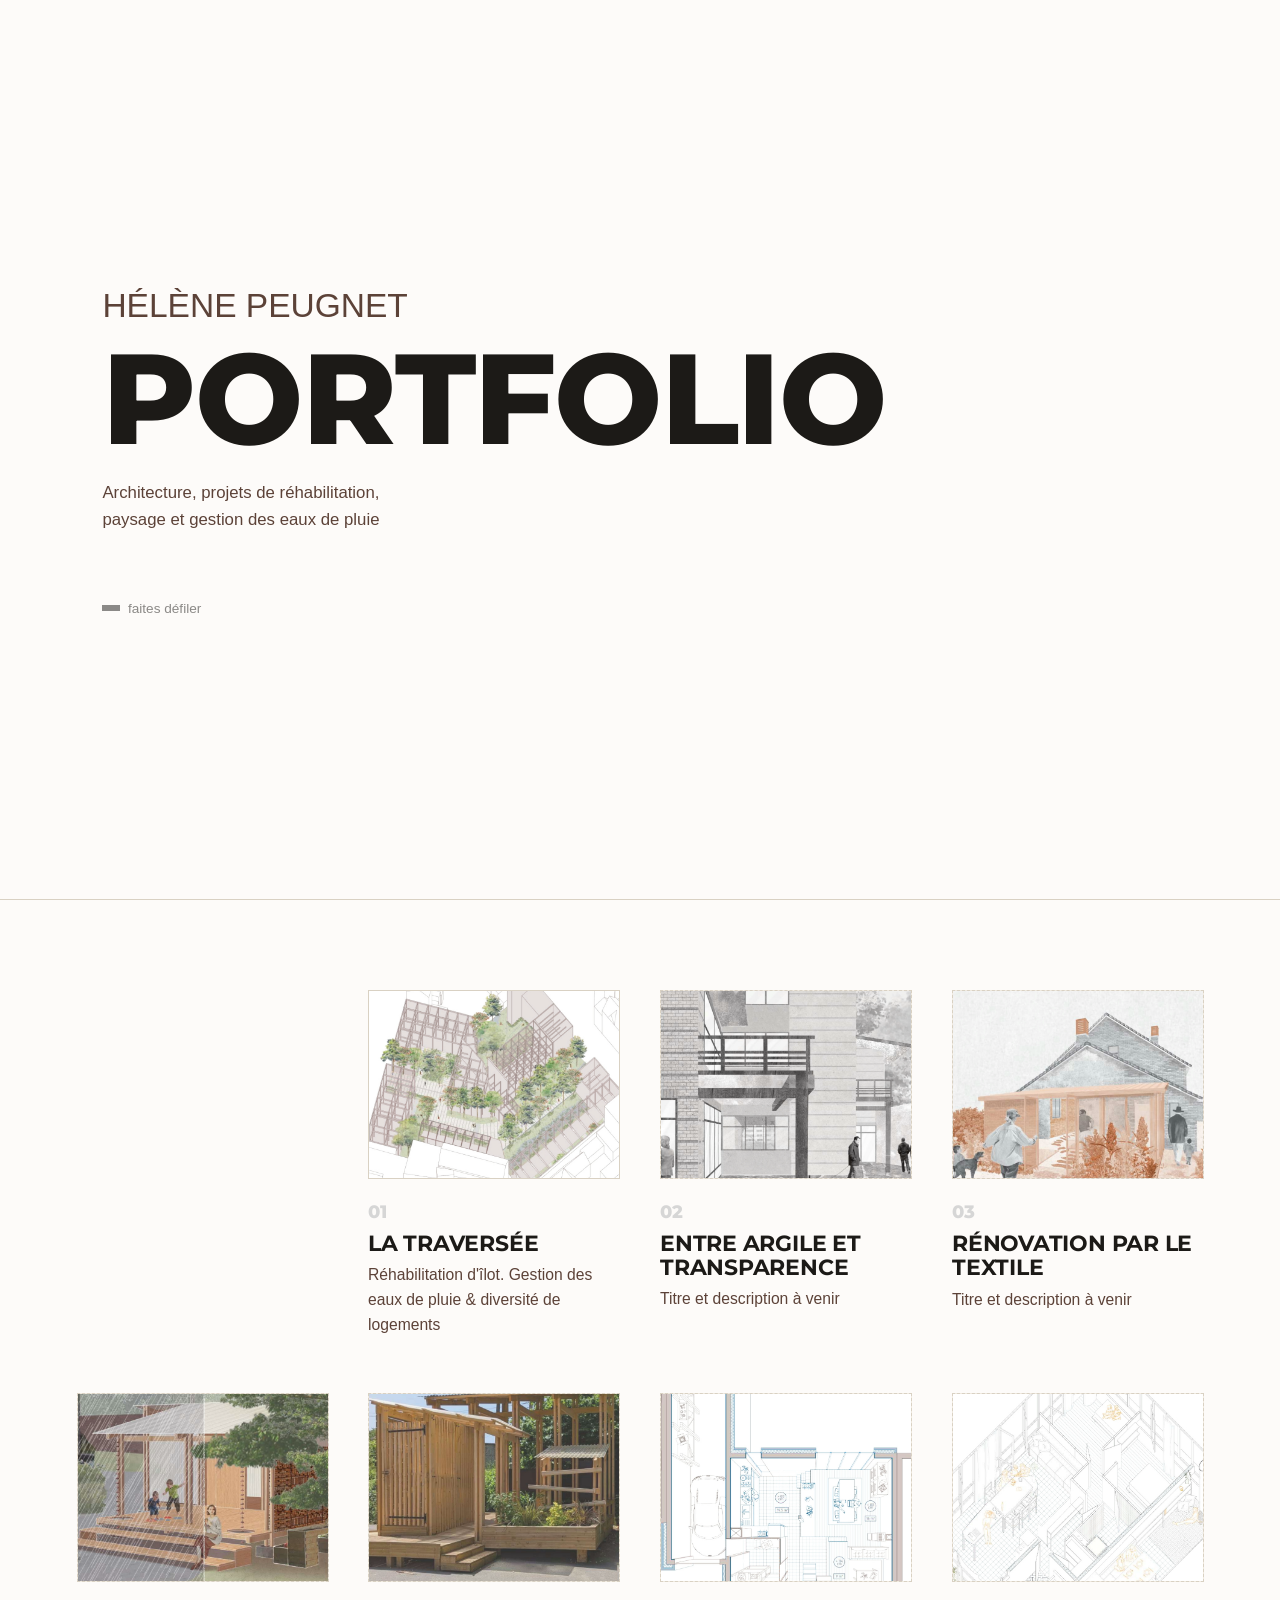
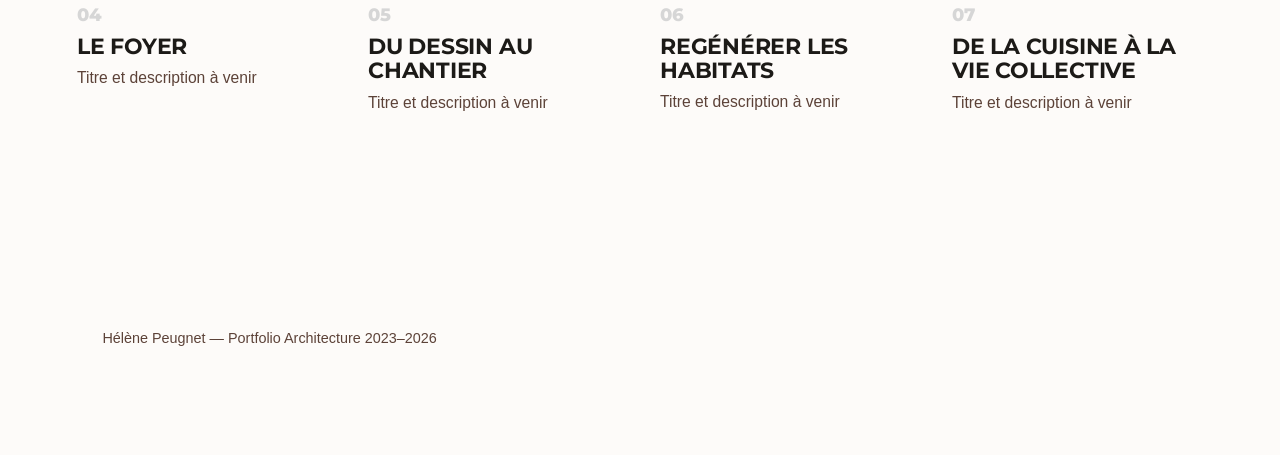
==== docs/index.html @ 6276ecc7 "Add files via upload" ====
<!DOCTYPE html>
<html lang="fr">
<head>
<meta charset="UTF-8">
<meta name="viewport" content="width=device-width, initial-scale=1.0">
<title>Portfolio - Hélène Peugnet</title>
<link rel="stylesheet" href="style.css">
</head>
<body>

  <!-- En-tête d'accueil -->
  <header class="intro">
    <p class="intro__eyebrow">Hélène Peugnet</p>
    <h1 class="intro__title">Portfolio</h1>
    <p class="intro__meta">Architecture, projets de réhabilitation, paysage et gestion des eaux de pluie</p>
    <div class="intro__scroll">faites défiler</div>
  </header>

  <main>
    <section class="projects" id="projects">

      <div class="card-spacer" aria-hidden="true"></div>

      <a class="card reveal reveal--left" href="projet-01.html">
        <figure class="card__media">
          <img src="assets/p01-axo.avif" alt="Vue axonométrique du projet La Traversée">
        </figure>
        <div class="card__body">
          <span class="card__number">01</span>
          <h2 class="card__title">La Traversée</h2>
          <p class="card__desc">Réhabilitation d'îlot. Gestion des eaux de pluie &amp; diversité de logements</p>
        </div>
      </a>

      <a class="card reveal reveal--right" href="projet-02.html">
        <figure class="card__media card__media--placeholder">
          <img src="assets/p02-axo.avif" alt="Entre argile et transparence">
        </figure>
        <div class="card__body">
          <span class="card__number">02</span>
          <h2 class="card__title">Entre argile et transparence</h2>
          <p class="card__desc">Titre et description à venir</p>
        </div>
      </a>

      <a class="card reveal reveal--left" href="projet-03.html">
        <figure class="card__media card__media--placeholder">
          <img src="assets/p03-axo.avif" alt="Rénovation par le textile">
        </figure>
        <div class="card__body">
          <span class="card__number">03</span>
          <h2 class="card__title">Rénovation par le textile</h2>
          <p class="card__desc">Titre et description à venir</p>
        </div>
      </a>

      <a class="card reveal reveal--right" href="projet-04.html">
        <figure class="card__media card__media--placeholder">
          <img src="assets/p04-axo.avif" alt="Le foyer">
        </figure>
        <div class="card__body">
          <span class="card__number">04</span>
          <h2 class="card__title">Le foyer</h2>
          <p class="card__desc">Titre et description à venir</p>
        </div>
      </a>

      <a class="card reveal reveal--left" href="projet-05.html">
        <figure class="card__media card__media--placeholder">
          <img src="assets/p05-axo.avif" alt="Du dessin au chantier">
        </figure>
        <div class="card__body">
          <span class="card__number">05</span>
          <h2 class="card__title">Du dessin au chantier</h2>
          <p class="card__desc">Titre et description à venir</p>
        </div>
      </a>

      <a class="card reveal reveal--right" href="projet-06.html">
        <figure class="card__media card__media--placeholder">
          <img src="assets/p06-axo.avif" alt="Regénérer les habitats">
        </figure>
        <div class="card__body">
          <span class="card__number">06</span>
          <h2 class="card__title">Regénérer les habitats</h2>
          <p class="card__desc">Titre et description à venir</p>
        </div>
      </a>

      <a class="card reveal reveal--left" href="projet-07.html">
        <figure class="card__media card__media--placeholder">
          <img src="assets/p07-axo.avif" alt="De la cuisine à la vie collective">
        </figure>
        <div class="card__body">
          <span class="card__number">07</span>
          <h2 class="card__title">De la cuisine à la vie collective</h2>
          <p class="card__desc">Titre et description à venir</p>
        </div>
      </a>

    </section>
  </main>

  <footer class="outro">
    <p>Hélène Peugnet — Portfolio Architecture 2023–2026</p>
  </footer>

  <script src="script.js"></script>
</body>
</html>
---- docs/style.css ----
@import url('https://fonts.googleapis.com/css2?family=Montserrat:ital,wght@0,100..900;1,100..900&display=swap');

:root {
  --paper:      #fdfbf9;
  --paper-dim:  #efe9df;
  --ink:        #1c1a17;
  --mauve:      #8a6a5c;
  --mauve-dark: #5c4238;
  --sage:       #7c8a6e;
  --line:       #d9d1c3;
  --number:     #d6d6d6;
  --font-display: "Montserrat", sans-serif;
  --font-body:    "Work Sans", sans-serif;
}


* { box-sizing: border-box; }

html {
  scroll-behavior: smooth;
}

body {
  margin: 0;
  background: var(--paper);
  color: var(--ink);
  font-family: var(--font-body);
  font-size: 17px;
  line-height: 1.6;
}

img {
  display: block;
  max-width: 100%;
  height: auto;
}

/* ---------- En-tête de projet ---------- */
.intro {
  min-height: 100svh;
  display: flex;
  flex-direction: column;
  align-items: flex-start;
  justify-content: center;
  padding: 8vh 8vw;
  border-bottom: 1px solid var(--line);
}

.intro__eyebrow {
  font-family: var(--font-body);
  font-size:  clamp(0.95rem, 5vw, 2.095rem);
  text-transform: uppercase;
  color: var(--mauve-dark);
  margin: 0 0 0.5rem;
}

.intro__title {
  font-family: var(--font-display);
  font-weight: 800;
  font-size: clamp(3.5rem, 10vw, 8.5rem);
  text-transform: uppercase;
  line-height: 0.9;
  letter-spacing: -0.01em;
  margin: 0;
  color: var(--ink);
}

.intro__meta {
  max-width: 34ch;
  margin: 1.5rem 0 0;
  color: var(--mauve-dark);
  font-size: 1.05rem;
}

.intro__scroll {
  margin-top: 4rem;
  font-size: 0.85rem;
  color: var(--ink);
  opacity: 0.5;
  padding-left: 1.6rem;
  position: relative;
}

.intro__scroll::before {
  content: "";
  position: absolute;
  left: 0;
  top: 0.54em;
  width: 1.1rem;
  height: 6px;
  background: currentColor;
}

/* ---------- Structure générale des blocs ---------- */
main {
  max-width: 1400px;
  margin: 0 auto;
  padding: 0 6vw;
}

.block {
  position: relative;
  padding: 14vh 0;
  display: grid;
  grid-template-columns: 1.3fr 1fr;
  gap: 4rem;
  align-items: center;
  border-bottom: 1px solid var(--line);
}

.block--stacked {
  display: block;
}

.block__row {
  display: grid;
  grid-template-columns: 1fr 1fr;
  gap: 3rem;
  align-items: center;
  margin-top: 6vh;
}

.block__row--end {
  align-items: start;
}

.block__side {
  display: flex;
  flex-direction: column;
  gap: 2.5rem;
}

/* Bloc 2 (projet 02) : image verticale à gauche, image + texte empilés à droite */
.block--dual {
  grid-template-columns: 0.85fr 1.15fr;
  align-items: stretch;
}

.block__col {
  display: flex;
  flex-direction: column;
  gap: 2.5rem;
}

/* Image qui occupe toute la hauteur disponible, que ce soit un item de grille étirée (.block--*) ou un enfant flex (.block__col) */
.block__image--tall {
  flex: 1;
  height: 100%;
}

.block__image--tall img {
  height: 100%;
  object-fit: cover;
}

/* Bloc 3 (projet 02) : titre + image verticale à gauche, image large + (numéro/image) à droite */
.block--trio {
  grid-template-columns: 0.6fr 1.4fr;
  align-items: stretch;
}

/* Bloc 3 (projet 03) : titre + numéro puis image à gauche, deux images empilées à droite */
.block--trio-rev {
  align-items: stretch;
}

.block__row--numeral {
  display: flex;
  align-items: flex-end;
  gap: 2rem;
}

.block__row--numeral .block__image {
  flex: 1;
}

/* Bloc 3 (projet 07) : image + texte + image alignés sur une même ligne */
.block__row--triple {
  display: flex;
  align-items: center;
  gap: 2.5rem;
}

.block__row--triple .block__image {
  flex: 1;
}

.block__row--triple .block__text {
  flex: 0 1 26ch;
}

/* Titre superposé en haut à gauche d'une image pleine largeur */
.block__overlay {
  position: relative;
  margin-top: 6vh;
}

.block__overlay .block__text {
  position: absolute;
  top: 2rem;
  left: 0;
  z-index: 1;
  margin: 0;
}

/* ---------- Images ---------- */
.block__image img {
  width: 100%;
  border: 1px solid var(--line);
}

.block__image--strip img,
.block__image--wide img {
  border: none;
}

/* Bloc 3 : image de coupe en arrière-plan, en débord plein écran */
.block__feature-wrap {
  grid-column: 1 / -1;
  grid-row: 1;
  position: relative;
  width: 100vw;
  margin-left: calc(50% - 50vw);
  aspect-ratio: 1796 / 627;
  overflow: hidden;
}

.block__feature-bg {
  position: absolute;
  inset: 0;
  background-image: url('assets/p01-coupe.avif');
  background-size: cover;
  background-position: center;
}

.block__row--feature .block__text {
  grid-column: 2;
  grid-row: 1;
  position: relative;
  z-index: 1;
  align-self: start;
  justify-self: end;
  margin-top: 8vh;
}

/* ---------- Textes ---------- */
.block__text h2,
.intro__title {
  font-family: var(--font-display);
}

.block__text h2 {
  font-weight: 700;
  font-size: clamp(1.8rem, 3vw, 2.6rem);
  margin: 0 0 1rem;
  letter-spacing: -0.01em;
  line-height: 1.1;/* interligne */
  text-transform: uppercase;
}

.block__text .small {
  font-size: clamp(1.6rem, 2vw, 2.1rem);
}

.block__text p {
  margin: 0;
  max-width: 46ch;
  color: var(--ink);
}

.block__text--tight p {
  max-width: 34ch;
  font-size: 1.15rem;
  color: var(--mauve-dark);
}

.align-right {
   text-align: right;
}

.block__number {
  display: block;
  font-family: var(--font-display);
  font-weight: 800;
  font-size: clamp(4rem, 8vw, 7rem);
  color: var(--number);
  -webkit-text-stroke: 1.5px var(--line);
  line-height: 1;
  margin-bottom: 1rem;
}

/* Numéro géant en biais (90°), ancré tout à gauche et en arrière-plan du Bloc 1 */
.block__number--corner {
  position: absolute;
  top: 5rem;
  left: -12vw;
  z-index: -1;
  display: block;
  font-family: var(--font-display);
  font-weight: 800;
  font-size: clamp(7rem, 22vw, 14rem);
  line-height: 0.85;
  color: var(--number);
  -webkit-text-stroke: 1.5px var(--line);
  margin: 0;
  pointer-events: none;
  transform-origin: center center;
}

/* Variante : numéro ancré en bas du bloc plutôt qu'en haut */
.block__number--corner--low {
  top: auto;
  bottom: 2rem;
}

/* ---------- Lien retour (pages projet) ---------- */
.back-link {
  position: absolute;
  top: 3vh;
  left: 6vw;
  z-index: 1;
  color: var(--mauve-dark);
  font-family: var(--font-body);
  font-size: 0.9rem;
  text-decoration: none;
  opacity: 0.7;
  transition: opacity 0.3s ease;
}

.back-link:hover {
  opacity: 1;
}

/* ---------- Grille de projets (accueil) ---------- */
.projects {
  padding: 10vh 0 14vh;
  display: grid;
  grid-template-columns: repeat(4, 1fr);
  gap: 3.5rem 2.5rem;
}

.card-spacer {
  display: block;
}

.card {
  display: flex;
  flex-direction: column;
  color: inherit;
  text-decoration: none;
  transition: transform 0.5s ease, opacity 0.5s ease;
}

.card:hover {
  transform: translateY(-0.4rem);
}

.card__media {
  margin: 0;
  aspect-ratio: 4 / 3;
  overflow: hidden;
  border: 1px solid var(--line);
}

.card__media img {
  width: 100%;
  height: 100%;
  object-fit: cover;
  transition: transform 0.6s ease;
}

.card:hover .card__media img {
  transform: scale(1.04);
}

.card__media--placeholder {
  display: flex;
  align-items: center;
  justify-content: center;
  background: var(--paper-dim);
  border: 1px dashed var(--line);
  color: var(--mauve-dark);
  font-size: 0.9rem;
}

.card__body {
  padding-top: 1.2rem;
}

.card__number {
  display: block;
  font-family: var(--font-display);
  font-weight: 800;
  font-size: 1.1rem;
  color: var(--number);
  margin-bottom: 0.3rem;
  
}

.card__title {
  font-family: var(--font-display);
  font-weight: 700;
  font-size: clamp(1.4rem, 2.4vw, 0.9rem);
  margin: 0 0 0.4rem;
  letter-spacing: -0.01em;
  line-height: 1.1;
  text-transform: uppercase;
}

.card__desc {
  margin: 0;
  max-width: 40ch;
  color: var(--mauve-dark);
  font-size: 0.98rem;
}

/* ---------- Emplacements image en attente (pages projet placeholder) ---------- */
.placeholder-media {
  display: flex;
  align-items: center;
  justify-content: center;
  min-height: 220px;
  background: var(--paper-dim);
  border: 1px dashed var(--line) !important;
  color: var(--mauve-dark);
  font-size: 0.9rem;
}

.placeholder-media img {
  display: none;
}

/* ---------- Pied de page ---------- */
.outro {
  padding: 8vh 8vw 10vh;
  color: var(--mauve-dark);
  font-size: 0.9rem;
}

.outro .back-link {
  position: static;
  display: inline-block;
  margin-top: 1rem;
}

/* ==========================================================================
   Animation au scroll : fondu + glissement depuis la gauche ou la droite.
   La classe .is-visible est ajoutée par script.js via IntersectionObserver.
   ========================================================================== */
.reveal {
  opacity: 0;
  transition: opacity 0.9s ease, transform 0.9s ease;
  will-change: transform, opacity;
}

.reveal--left  { transform: translateX(-4.5rem); }
.reveal--right { transform: translateX(4.5rem); }
.reveal--up    { transform: translateY(4rem); }

.reveal.is-visible {
  opacity: 1;
  transform: translateX(0);
}

.reveal.reveal--up.is-visible {
  transform: translateY(0);
}

/* Le numéro en biais garde son inclinaison tout en glissant vers sa position,
   avec une seconde de retard sur les autres animations du bloc */
.reveal.block__number--corner {
  transform: translateX(-4.5rem) rotate(-90deg);
  transition-delay: 0.2s;
}

.reveal.block__number--corner.is-visible {
  transform: translateX(0) rotate(-90deg);
}

@media (prefers-reduced-motion: reduce) {
  .reveal {
    transition: opacity 0.4s ease;
    transform: none !important;
  }

  .reveal.block__number--corner {
    transform: rotate(-90deg) !important;
  }
}

/* ---------- Responsive ---------- */
@media (max-width: 1200px) and (min-width: 861px) {
  .projects {
    grid-template-columns: repeat(2, 1fr);
  }

  .card-spacer {
    display: none;
  }
}

@media (max-width: 860px) {
  .block {
    grid-template-columns: 1fr;
    gap: 2.5rem;
    padding: 8vh 0;
  }

  .block__row {
    grid-template-columns: 1fr;
    gap: 2rem;
  }

  .block__row--numeral {
    flex-direction: column;
    align-items: flex-start;
  }

  .block__row--triple {
    flex-direction: column;
    align-items: stretch;
  }

  .block__row--triple .block__text {
    flex-basis: auto;
  }

  .block__feature-wrap,
  .block__row--feature .block__text {
    grid-column: 1;
    grid-row: auto;
  }

  .block__number--corner {
    top: 7rem;
    left: -4vw;
    font-size: clamp(5rem, 26vw, 8rem);
  }

  .intro {
    padding: 10vh 6vw;
  }

  .projects {
    grid-template-columns: 1fr;
    gap: 2.5rem;
    padding: 6vh 0 10vh;
  }

  .card-spacer {
    display: none;
  }

  .back-link {
    top: 2vh;
    left: 5vw;
  }
}
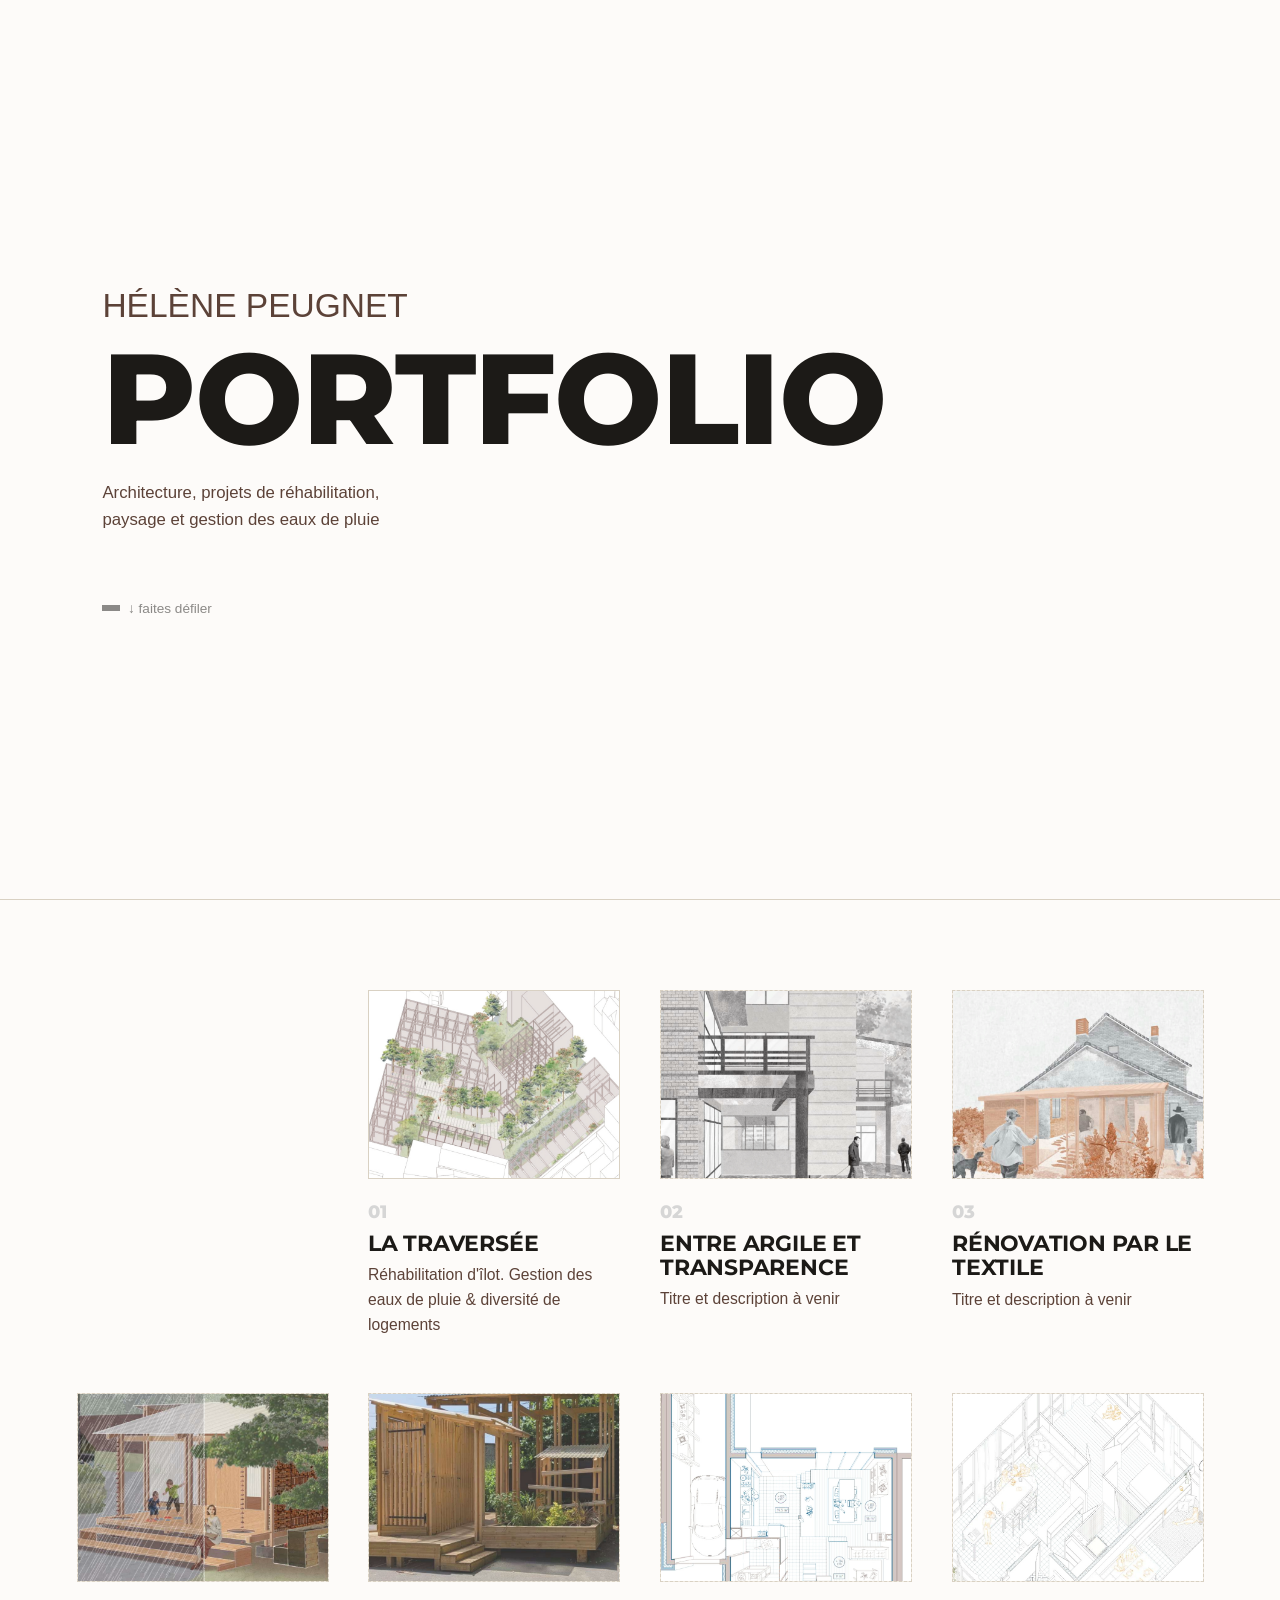
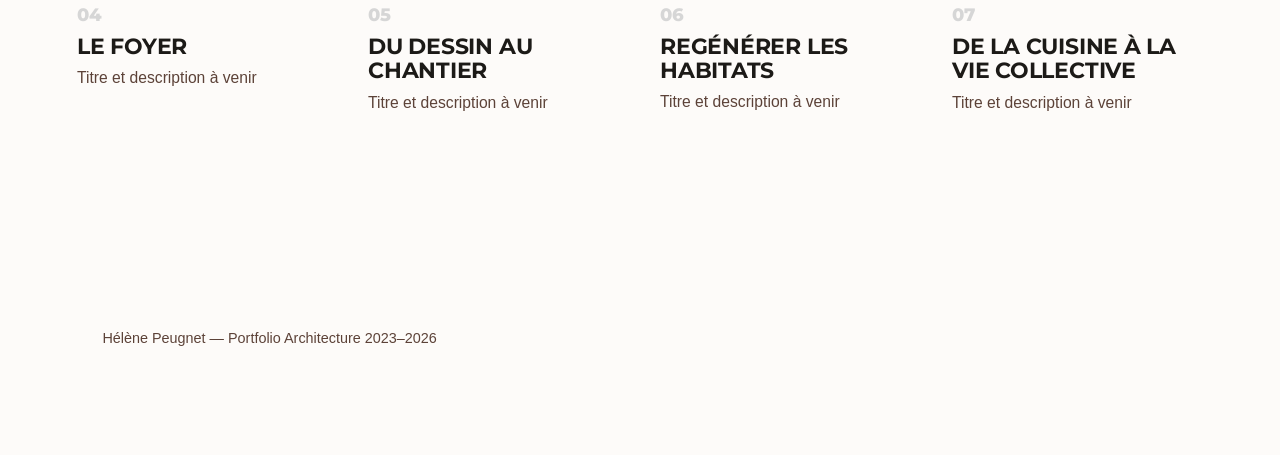
==== commit 5fe03161: "Add files via upload" ====
--- a/docs/index.html
+++ b/docs/index.html
@@ -13,7 +13,7 @@
     <p class="intro__eyebrow">Hélène Peugnet</p>
     <h1 class="intro__title">Portfolio</h1>
     <p class="intro__meta">Architecture, projets de réhabilitation, paysage et gestion des eaux de pluie</p>
-    <div class="intro__scroll">faites défiler</div>
+    <div class="intro__scroll"> ↓ faites défiler</div>
   </header>
 
   <main>
